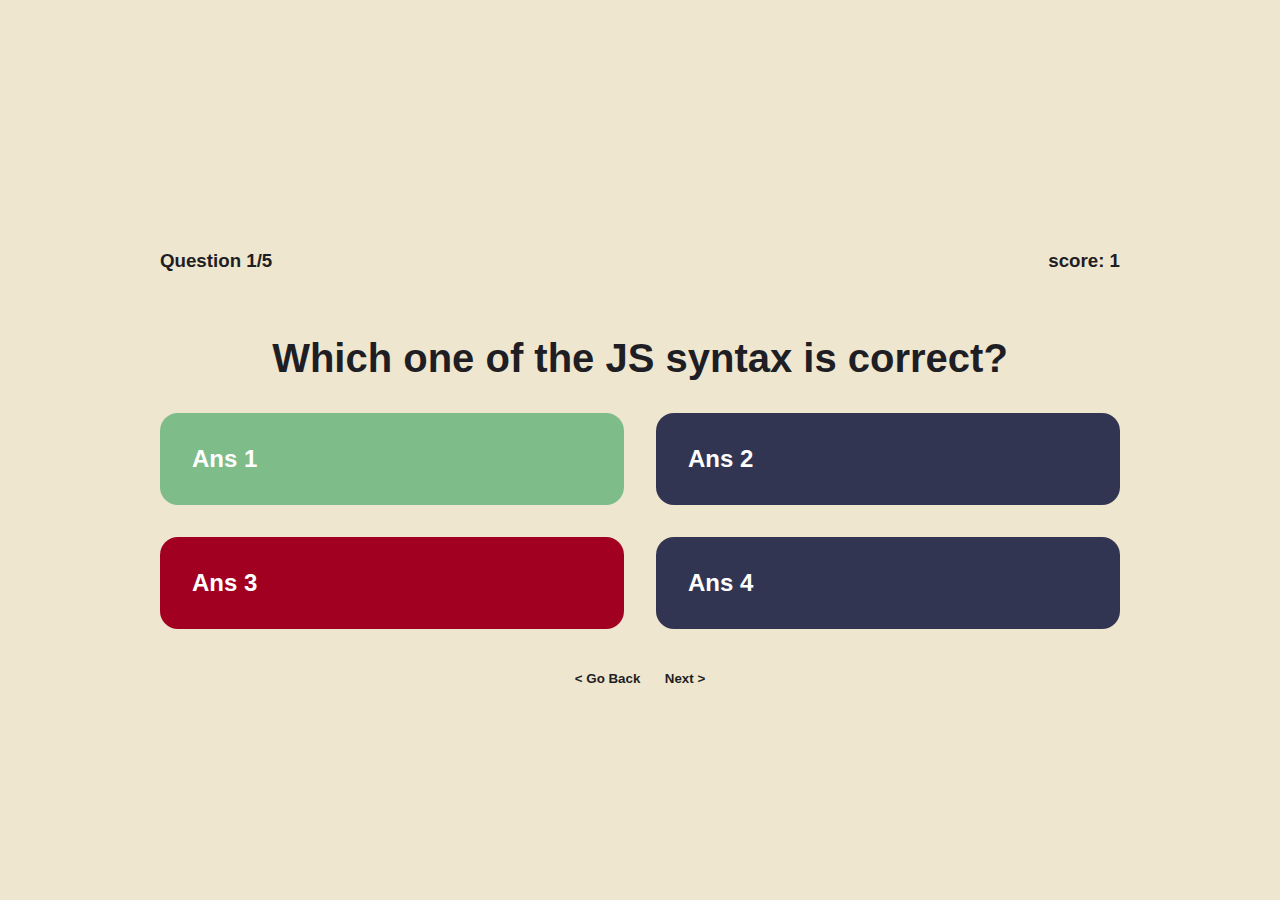
==== pages/quiz.html @ cc74b6a3 "[feat] added quiz page" ====
<!DOCTYPE html>
<html lang="en">
<head>
    <meta charset="UTF-8">
    <meta http-equiv="X-UA-Compatible" content="IE=edge">
    <meta name="viewport" content="width=device-width, initial-scale=1.0">
    <link rel="stylesheet" href="../main.css">
    <title>Kiwiz</title>
</head>
<body>
    <section class="container">
        <div class="quiz-container">

            <div class="header">
                <h3>Question 1/5</h3>
                <h3>score: 1</h3>
            </div>
            <div></div>
            <div>
                <h1 class="quiz-ques">Which one of the JS syntax is correct?</h1>
            </div>
            <div class="quiz-ans-grid">
                <span class="quiz-ans correct">Ans 1</span>
                <span class="quiz-ans">Ans 2</span>
                <span class="quiz-ans wrong">Ans 3</span>
                <span class="quiz-ans">Ans 4</span>
            </div>
            <div>
                <button class="back-button"> < Go Back</button>
                <button class="next-button"> Next ></button>
            </div>
        </div>
    </section>
</body>
</html>
---- main.css ----
@import url(/Assets/base.css);

body{
    background-color: var(--colors-background);
    color: var(--colors-rasinblack);
    font-family: var(--fonts-mono);
}

a{
    text-decoration: none;
    color: var(--font-white);
    transition: var(--transitions-default);
}



.container{
    display: flex;
    flex-direction: column;
    gap: 2rem;
    justify-content: center;
    align-items: center;
    height: 100vh;
}


.logo-text{
    font-size: var(--fontSizes-xl);
}
.card-container{
    display: flex;
    gap: 2rem;
}

.quiz-card{
    background-color: #313552;
    border-radius: var(--rounded-lg);
    color: var(--colorw);
    padding: var(--space-7);
    transition: var(--transitions-default);
}

.quiz-card:hover{
    transform: scale(1.1);
    box-shadow: var(--shadows-lg);
}

.quiz-card:active{
    transform: scale(1);
}


.quiz-container{
    display: flex;
    position: relative;
    flex-direction: column;
    justify-content: space-evenly;
    align-items: center;
    gap: 2rem;
    width: 60rem;
    height: 25rem;
}
.quiz-ans-grid{
    display: grid;
    width: 100%;
    gap: 2rem;
    grid-template-columns: repeat(2, 1fr);
}

.quiz-ques{
    font-size: 2.5rem;
}

.quiz-ans{
    background-color: var(--colors-blue);
    font-size: x-large;
    font-weight: bold;
    color: white;
    border-radius: var(--rounded-xl);
    padding: 2rem;
    cursor: pointer;
    transition: var(--transitions-default);
}

.quiz-ans:hover{
    transform: scale(1.1);
}

.quiz-ans:active{
    transform: scale(0.99);
}

.correct{
    background-color: var(--colors-green);
}
.wrong{
    background-color: var(--colors-rubyred);
}

.back-button{
    padding: var(--space-5);
    border: none;
    background-color: transparent;
    color: var(--font-rasinblack);
    font-weight: bold;
    cursor: pointer;
    transition: var(--transitions-default);
}

.next-button{
    padding: var(--space-5);
    border: none;
    background-color: transparent;
    color: var(--font-rasinblack);
    font-weight: bold;
    cursor: pointer;
    transition: var(--transitions-default);
}

.back-button:hover{
    transform: scale(1.1);
}
.next-button:hover{
    transform: scale(1.1);
}

.header{
    display: flex;
    justify-content: space-between;
    width: inherit;
}
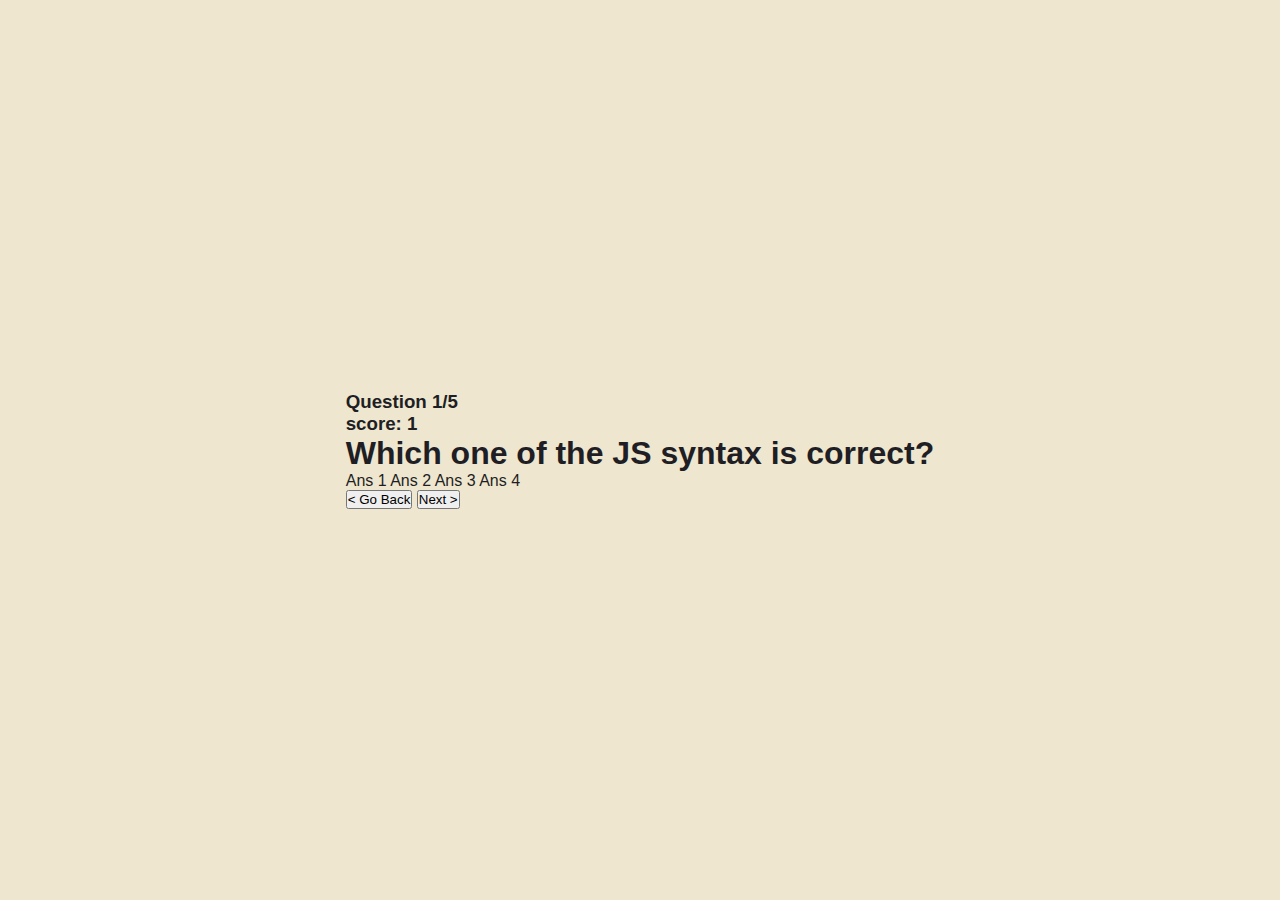
==== commit 6bad6d3c: "increased gap between next button" ====
--- a/pages/quiz.html
+++ b/pages/quiz.html
@@ -25,7 +25,7 @@
                 <span class="quiz-ans wrong">Ans 3</span>
                 <span class="quiz-ans">Ans 4</span>
             </div>
-            <div>
+            <div class="header">
                 <button class="back-button"> < Go Back</button>
                 <button class="next-button"> Next ></button>
             </div>
--- a/main.css
+++ b/main.css
@@ -48,84 +48,3 @@
 .quiz-card:active{
     transform: scale(1);
 }
-
-
-.quiz-container{
-    display: flex;
-    position: relative;
-    flex-direction: column;
-    justify-content: space-evenly;
-    align-items: center;
-    gap: 2rem;
-    width: 60rem;
-    height: 25rem;
-}
-.quiz-ans-grid{
-    display: grid;
-    width: 100%;
-    gap: 2rem;
-    grid-template-columns: repeat(2, 1fr);
-}
-
-.quiz-ques{
-    font-size: 2.5rem;
-}
-
-.quiz-ans{
-    background-color: var(--colors-blue);
-    font-size: x-large;
-    font-weight: bold;
-    color: white;
-    border-radius: var(--rounded-xl);
-    padding: 2rem;
-    cursor: pointer;
-    transition: var(--transitions-default);
-}
-
-.quiz-ans:hover{
-    transform: scale(1.1);
-}
-
-.quiz-ans:active{
-    transform: scale(0.99);
-}
-
-.correct{
-    background-color: var(--colors-green);
-}
-.wrong{
-    background-color: var(--colors-rubyred);
-}
-
-.back-button{
-    padding: var(--space-5);
-    border: none;
-    background-color: transparent;
-    color: var(--font-rasinblack);
-    font-weight: bold;
-    cursor: pointer;
-    transition: var(--transitions-default);
-}
-
-.next-button{
-    padding: var(--space-5);
-    border: none;
-    background-color: transparent;
-    color: var(--font-rasinblack);
-    font-weight: bold;
-    cursor: pointer;
-    transition: var(--transitions-default);
-}
-
-.back-button:hover{
-    transform: scale(1.1);
-}
-.next-button:hover{
-    transform: scale(1.1);
-}
-
-.header{
-    display: flex;
-    justify-content: space-between;
-    width: inherit;
-}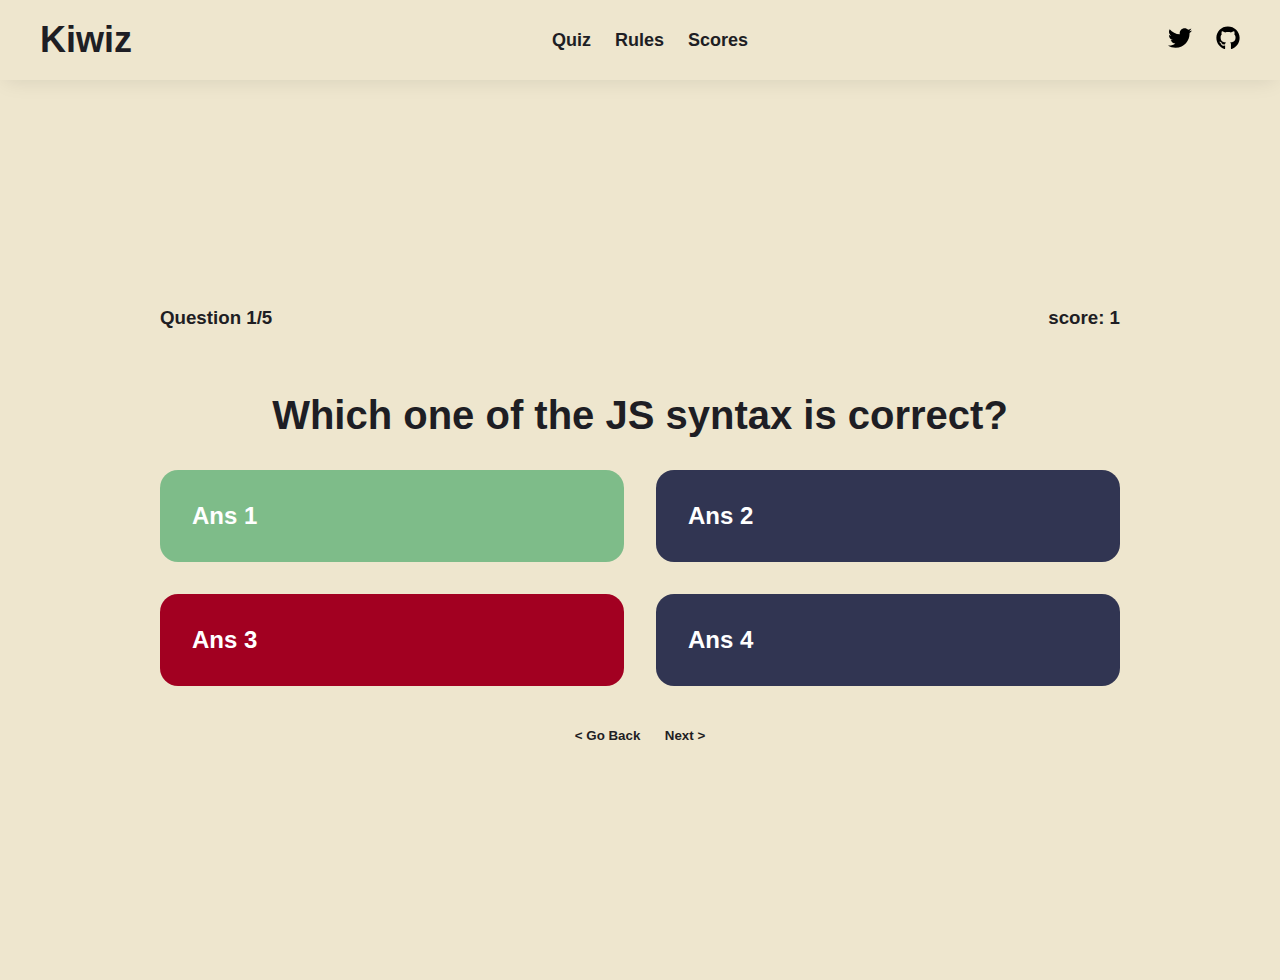
==== commit d86bfbbd: "[feat] added navbar" ====
--- a/pages/quiz.html
+++ b/pages/quiz.html
@@ -8,6 +8,20 @@
     <title>Kiwiz</title>
 </head>
 <body>
+    <nav class="nav nav-solid nav-shadow ">
+        <div>
+            <a class="navlinks" href="/index.html"><h1>Kiwiz</h1></a>
+        </div>
+        <div class="flex gap-10">
+          <a class="navlinks" href="/pages/quiz.html">Quiz</a>
+          <a class="navlinks" href="/pages/rules.html">Rules</a>
+          <a class="navlinks" href="/pages/score.html">Scores</a>
+        </div>
+        <div class="flex gap-10 ">
+            <a class="navlinks" href="http://"><svg xmlns="http://www.w3.org/2000/svg" width=24 height=24 viewBox="0 0 512 512"><!--! Font Awesome Pro 6.0.0 by @fontawesome - https://fontawesome.com License - https://fontawesome.com/license (Commercial License) Copyright 2022 Fonticons, Inc. --><path d="M459.37 151.716c.325 4.548.325 9.097.325 13.645 0 138.72-105.583 298.558-298.558 298.558-59.452 0-114.68-17.219-161.137-47.106 8.447.974 16.568 1.299 25.34 1.299 49.055 0 94.213-16.568 130.274-44.832-46.132-.975-84.792-31.188-98.112-72.772 6.498.974 12.995 1.624 19.818 1.624 9.421 0 18.843-1.3 27.614-3.573-48.081-9.747-84.143-51.98-84.143-102.985v-1.299c13.969 7.797 30.214 12.67 47.431 13.319-28.264-18.843-46.781-51.005-46.781-87.391 0-19.492 5.197-37.36 14.294-52.954 51.655 63.675 129.3 105.258 216.365 109.807-1.624-7.797-2.599-15.918-2.599-24.04 0-57.828 46.782-104.934 104.934-104.934 30.213 0 57.502 12.67 76.67 33.137 23.715-4.548 46.456-13.32 66.599-25.34-7.798 24.366-24.366 44.833-46.132 57.827 21.117-2.273 41.584-8.122 60.426-16.243-14.292 20.791-32.161 39.308-52.628 54.253z"/></svg></a>
+            <a class="navlinks" href="http://"><svg xmlns="http://www.w3.org/2000/svg" width=24 height=24 viewBox="0 0 496 512"><!--! Font Awesome Pro 6.0.0 by @fontawesome - https://fontawesome.com License - https://fontawesome.com/license (Commercial License) Copyright 2022 Fonticons, Inc. --><path d="M165.9 397.4c0 2-2.3 3.6-5.2 3.6-3.3.3-5.6-1.3-5.6-3.6 0-2 2.3-3.6 5.2-3.6 3-.3 5.6 1.3 5.6 3.6zm-31.1-4.5c-.7 2 1.3 4.3 4.3 4.9 2.6 1 5.6 0 6.2-2s-1.3-4.3-4.3-5.2c-2.6-.7-5.5.3-6.2 2.3zm44.2-1.7c-2.9.7-4.9 2.6-4.6 4.9.3 2 2.9 3.3 5.9 2.6 2.9-.7 4.9-2.6 4.6-4.6-.3-1.9-3-3.2-5.9-2.9zM244.8 8C106.1 8 0 113.3 0 252c0 110.9 69.8 205.8 169.5 239.2 12.8 2.3 17.3-5.6 17.3-12.1 0-6.2-.3-40.4-.3-61.4 0 0-70 15-84.7-29.8 0 0-11.4-29.1-27.8-36.6 0 0-22.9-15.7 1.6-15.4 0 0 24.9 2 38.6 25.8 21.9 38.6 58.6 27.5 72.9 20.9 2.3-16 8.8-27.1 16-33.7-55.9-6.2-112.3-14.3-112.3-110.5 0-27.5 7.6-41.3 23.6-58.9-2.6-6.5-11.1-33.3 2.6-67.9 20.9-6.5 69 27 69 27 20-5.6 41.5-8.5 62.8-8.5s42.8 2.9 62.8 8.5c0 0 48.1-33.6 69-27 13.7 34.7 5.2 61.4 2.6 67.9 16 17.7 25.8 31.5 25.8 58.9 0 96.5-58.9 104.2-114.8 110.5 9.2 7.9 17 22.9 17 46.4 0 33.7-.3 75.4-.3 83.6 0 6.5 4.6 14.4 17.3 12.1C428.2 457.8 496 362.9 496 252 496 113.3 383.5 8 244.8 8zM97.2 352.9c-1.3 1-1 3.3.7 5.2 1.6 1.6 3.9 2.3 5.2 1 1.3-1 1-3.3-.7-5.2-1.6-1.6-3.9-2.3-5.2-1zm-10.8-8.1c-.7 1.3.3 2.9 2.3 3.9 1.6 1 3.6.7 4.3-.7.7-1.3-.3-2.9-2.3-3.9-2-.6-3.6-.3-4.3.7zm32.4 35.6c-1.6 1.3-1 4.3 1.3 6.2 2.3 2.3 5.2 2.6 6.5 1 1.3-1.3.7-4.3-1.3-6.2-2.2-2.3-5.2-2.6-6.5-1zm-11.4-14.7c-1.6 1-1.6 3.6 0 5.9 1.6 2.3 4.3 3.3 5.6 2.3 1.6-1.3 1.6-3.9 0-6.2-1.4-2.3-4-3.3-5.6-2z"/></svg></a>
+        </div>
+    </nav>
     <section class="container">
         <div class="quiz-container">
 
@@ -25,7 +39,7 @@
                 <span class="quiz-ans wrong">Ans 3</span>
                 <span class="quiz-ans">Ans 4</span>
             </div>
-            <div class="header">
+            <div>
                 <button class="back-button"> < Go Back</button>
                 <button class="next-button"> Next ></button>
             </div>
--- a/main.css
+++ b/main.css
@@ -48,3 +48,90 @@
 .quiz-card:active{
     transform: scale(1);
 }
+
+
+.quiz-container{
+    display: flex;
+    position: relative;
+    flex-direction: column;
+    justify-content: space-evenly;
+    align-items: center;
+    margin: 10rem auto;
+    gap: 2rem;
+    width: 60rem;
+}
+.quiz-ans-grid{
+    display: grid;
+    width: 100%;
+    gap: 2rem;
+    grid-template-columns: repeat(2, 1fr);
+}
+
+.quiz-ques{
+    font-size: 2.5rem;
+}
+
+.quiz-ans{
+    background-color: var(--colors-blue);
+    font-size: x-large;
+    font-weight: bold;
+    color: white;
+    border-radius: var(--rounded-xl);
+    padding: 2rem;
+    cursor: pointer;
+    transition: var(--transitions-default);
+}
+
+.quiz-ans:hover{
+    transform: scale(1.1);
+}
+
+.quiz-ans:active{
+    transform: scale(0.99);
+}
+
+.correct{
+    background-color: var(--colors-green);
+}
+.wrong{
+    background-color: var(--colors-rubyred);
+}
+
+.back-button{
+    padding: var(--space-5);
+    border: none;
+    background-color: transparent;
+    color: var(--font-rasinblack);
+    font-weight: bold;
+    cursor: pointer;
+    transition: var(--transitions-default);
+}
+
+.next-button{
+    padding: var(--space-5);
+    border: none;
+    background-color: transparent;
+    color: var(--font-rasinblack);
+    font-weight: bold;
+    cursor: pointer;
+    transition: var(--transitions-default);
+}
+
+.back-button:hover{
+    transform: scale(1.1);
+}
+.next-button:hover{
+    transform: scale(1.1);
+}
+
+.header{
+    display: flex;
+    justify-content: space-between;
+    width: inherit;
+}
+
+.rules{
+    display: flex;
+    flex-direction: column;
+    gap: 2rem;
+}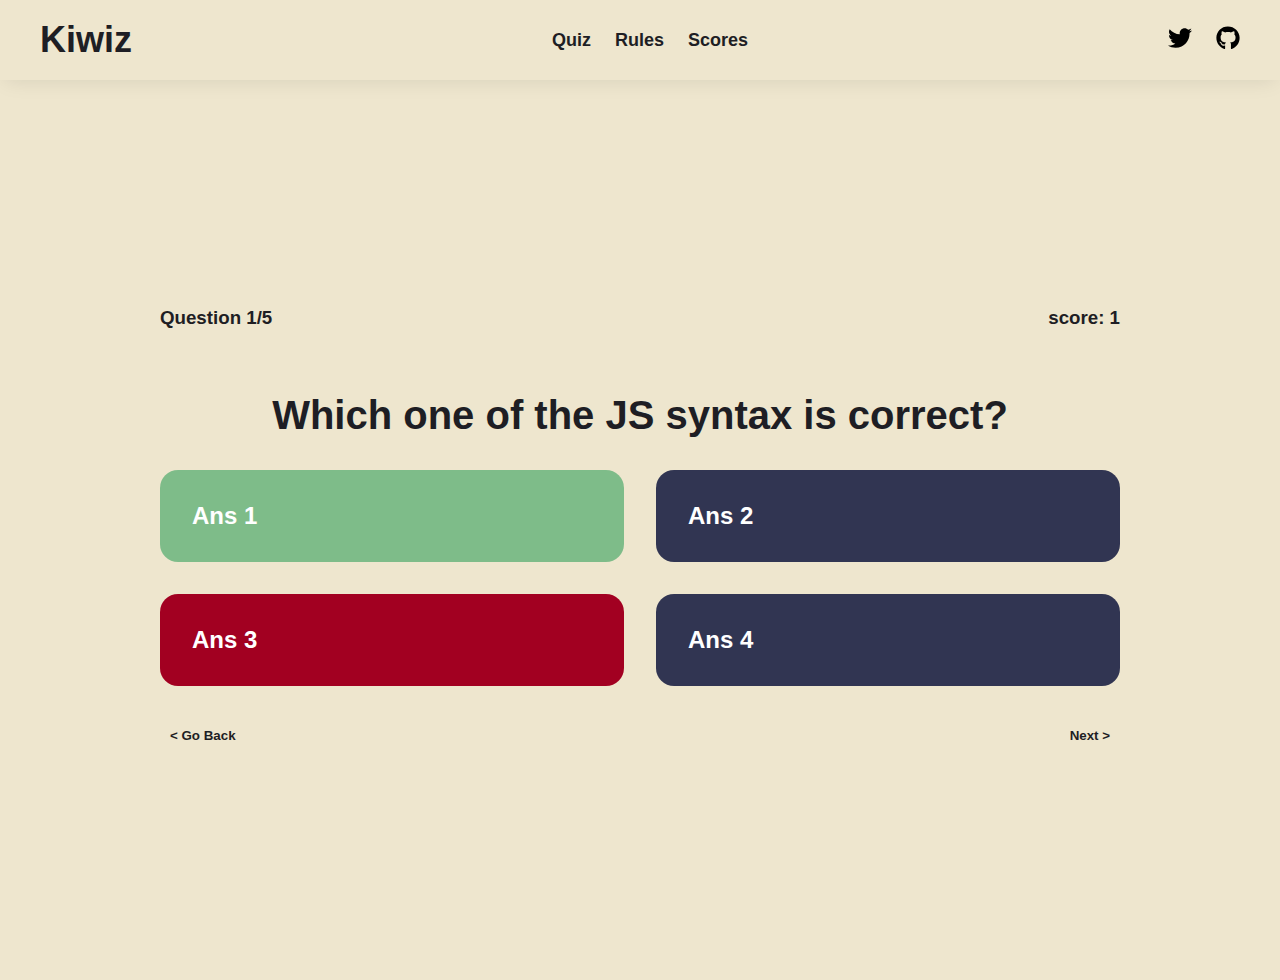
==== commit a10ab266: "Merge branch 'main' into readme" ====
--- a/pages/quiz.html
+++ b/pages/quiz.html
@@ -39,7 +39,7 @@
                 <span class="quiz-ans wrong">Ans 3</span>
                 <span class="quiz-ans">Ans 4</span>
             </div>
-            <div>
+            <div class="header">
                 <button class="back-button"> < Go Back</button>
                 <button class="next-button"> Next ></button>
             </div>
